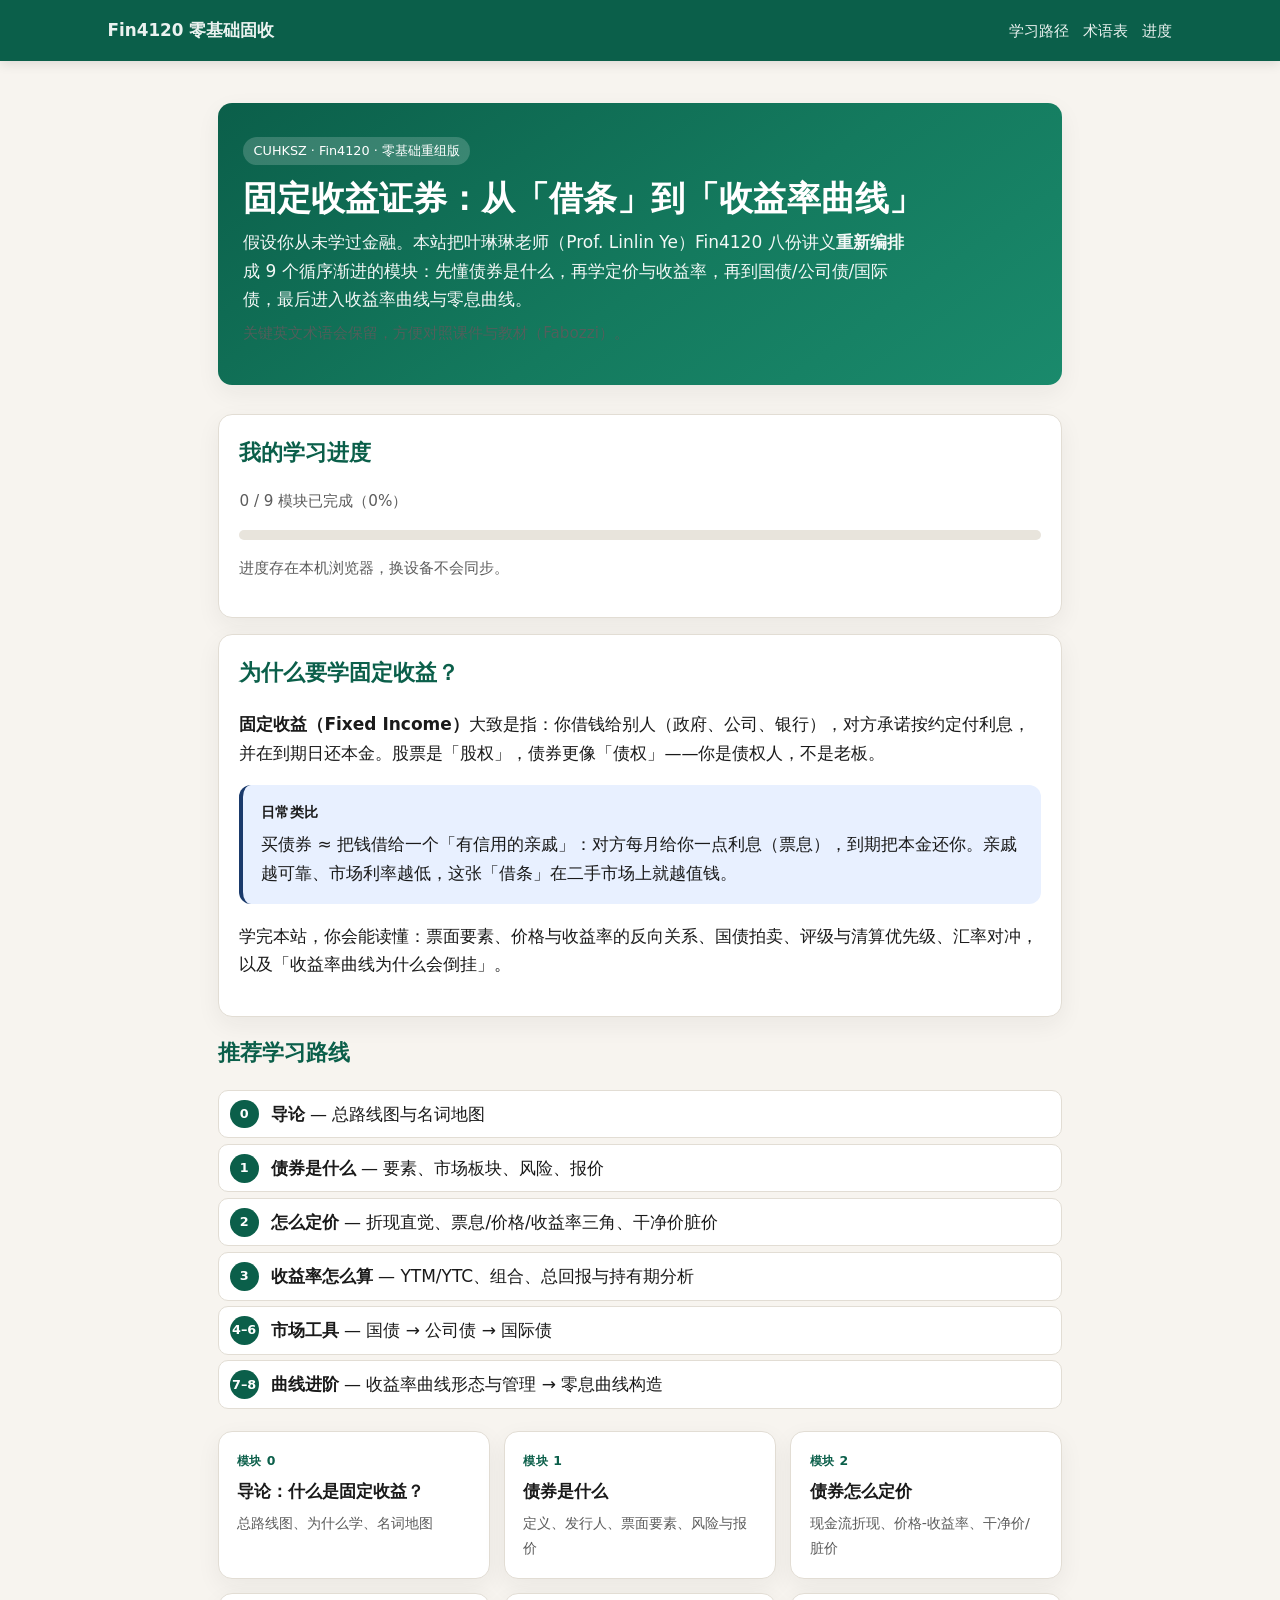
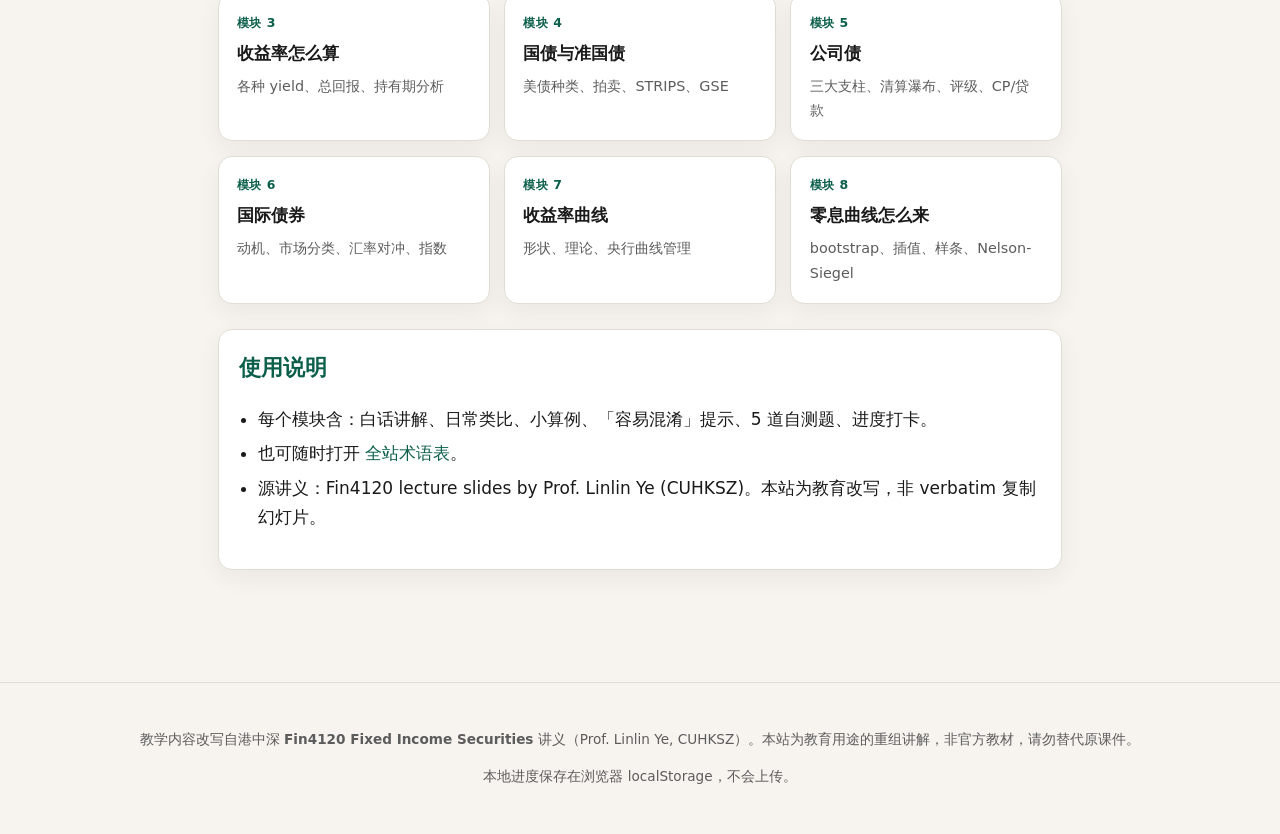
==== index.html @ bc619f91 "Add Fin4120 beginner fixed-income learning site" ====
<!DOCTYPE html>
<html lang="zh-CN">
<head>
<meta charset="utf-8">
<meta name="viewport" content="width=device-width, initial-scale=1">
<title>学习路径 · Fin4120 零基础学习站</title>
<link rel="stylesheet" href="assets/style.css">
</head>
<body>
<header class="site">
  <div class="inner">
    <a class="brand" href="index.html">Fin4120 零基础固收</a>
    <nav>
      <a href="index.html">学习路径</a>
      <a href="glossary.html">术语表</a>
      <a href="index.html#progress">进度</a>
    </nav>
  </div>
</header>

<div class="wrap">
  <section class="hero">
    <div class="badge">CUHKSZ · Fin4120 · 零基础重组版</div>
    <h1>固定收益证券：从「借条」到「收益率曲线」</h1>
    <p>假设你从未学过金融。本站把叶琳琳老师（Prof. Linlin Ye）Fin4120 八份讲义<strong>重新编排</strong>成 9 个循序渐进的模块：先懂债券是什么，再学定价与收益率，再到国债/公司债/国际债，最后进入收益率曲线与零息曲线。</p>
    <p class="muted" style="opacity:.85">关键英文术语会保留，方便对照课件与教材（Fabozzi）。</p>
  </section>

  <div class="card">
    <h2 id="progress">我的学习进度</h2>
    <p class="muted" data-progress-text>0 / 9 模块已完成（0%）</p>
    <div class="progress-bar-wrap"><div class="progress-bar" data-progress-bar></div></div>
    <p class="muted">进度存在本机浏览器，换设备不会同步。</p>
  </div>

  <div class="card">
    <h2>为什么要学固定收益？</h2>
    <p><strong>固定收益（Fixed Income）</strong>大致是指：你借钱给别人（政府、公司、银行），对方承诺按约定付利息，并在到期日还本金。股票是「股权」，债券更像「债权」——你是债权人，不是老板。</p>
    <div class="callout analogy">
      <div class="label">日常类比</div>
      买债券 ≈ 把钱借给一个「有信用的亲戚」：对方每月给你一点利息（票息），到期把本金还你。亲戚越可靠、市场利率越低，这张「借条」在二手市场上就越值钱。
    </div>
    <p>学完本站，你会能读懂：票面要素、价格与收益率的反向关系、国债拍卖、评级与清算优先级、汇率对冲，以及「收益率曲线为什么会倒挂」。</p>
  </div>

  <h2>推荐学习路线</h2>
  <div class="road">
    <div class="step"><span class="n">0</span><div><strong>导论</strong> — 总路线图与名词地图</div></div>
    <div class="step"><span class="n">1</span><div><strong>债券是什么</strong> — 要素、市场板块、风险、报价</div></div>
    <div class="step"><span class="n">2</span><div><strong>怎么定价</strong> — 折现直觉、票息/价格/收益率三角、干净价脏价</div></div>
    <div class="step"><span class="n">3</span><div><strong>收益率怎么算</strong> — YTM/YTC、组合、总回报与持有期分析</div></div>
    <div class="step"><span class="n">4–6</span><div><strong>市场工具</strong> — 国债 → 公司债 → 国际债</div></div>
    <div class="step"><span class="n">7–8</span><div><strong>曲线进阶</strong> — 收益率曲线形态与管理 → 零息曲线构造</div></div>
  </div>

  <div class="grid" style="margin-top:1.4rem">
<a class="mod-card" data-mod-card="m0" href="modules/m0.html">
  <div class="num">模块 0 <span data-done-mark="m0"></span></div>
  <h3>导论：什么是固定收益？</h3>
  <p>总路线图、为什么学、名词地图</p>
</a>
<a class="mod-card" data-mod-card="m1" href="modules/m1.html">
  <div class="num">模块 1 <span data-done-mark="m1"></span></div>
  <h3>债券是什么</h3>
  <p>定义、发行人、票面要素、风险与报价</p>
</a>
<a class="mod-card" data-mod-card="m2" href="modules/m2.html">
  <div class="num">模块 2 <span data-done-mark="m2"></span></div>
  <h3>债券怎么定价</h3>
  <p>现金流折现、价格-收益率、干净价/脏价</p>
</a>
<a class="mod-card" data-mod-card="m3" href="modules/m3.html">
  <div class="num">模块 3 <span data-done-mark="m3"></span></div>
  <h3>收益率怎么算</h3>
  <p>各种 yield、总回报、持有期分析</p>
</a>
<a class="mod-card" data-mod-card="m4" href="modules/m4.html">
  <div class="num">模块 4 <span data-done-mark="m4"></span></div>
  <h3>国债与准国债</h3>
  <p>美债种类、拍卖、STRIPS、GSE</p>
</a>
<a class="mod-card" data-mod-card="m5" href="modules/m5.html">
  <div class="num">模块 5 <span data-done-mark="m5"></span></div>
  <h3>公司债</h3>
  <p>三大支柱、清算瀑布、评级、CP/贷款</p>
</a>
<a class="mod-card" data-mod-card="m6" href="modules/m6.html">
  <div class="num">模块 6 <span data-done-mark="m6"></span></div>
  <h3>国际债券</h3>
  <p>动机、市场分类、汇率对冲、指数</p>
</a>
<a class="mod-card" data-mod-card="m7" href="modules/m7.html">
  <div class="num">模块 7 <span data-done-mark="m7"></span></div>
  <h3>收益率曲线</h3>
  <p>形状、理论、央行曲线管理</p>
</a>
<a class="mod-card" data-mod-card="m8" href="modules/m8.html">
  <div class="num">模块 8 <span data-done-mark="m8"></span></div>
  <h3>零息曲线怎么来</h3>
  <p>bootstrap、插值、样条、Nelson-Siegel</p>
</a>
</div>

  <div class="card" style="margin-top:1.6rem">
    <h2>使用说明</h2>
    <ul class="clean">
      <li>每个模块含：白话讲解、日常类比、小算例、「容易混淆」提示、5 道自测题、进度打卡。</li>
      <li>也可随时打开 <a href="glossary.html">全站术语表</a>。</li>
      <li>源讲义：Fin4120 lecture slides by Prof. Linlin Ye (CUHKSZ)。本站为教育改写，非 verbatim 复制幻灯片。</li>
    </ul>
  </div>
</div>

<footer class="site">
  <p>教学内容改写自港中深 <strong>Fin4120 Fixed Income Securities</strong> 讲义（Prof. Linlin Ye, CUHKSZ）。本站为教育用途的重组讲解，非官方教材，请勿替代原课件。</p>
  <p>本地进度保存在浏览器 localStorage，不会上传。</p>
</footer>
<script src="assets/app.js"></script>
</body>
</html>
---- assets/style.css ----
:root {
  --bg: #f7f4ef;
  --card: #ffffff;
  --ink: #1a1a1a;
  --muted: #5c5c5c;
  --accent: #0b5f4a;
  --accent-soft: #d8efe6;
  --warn: #8a4b00;
  --warn-bg: #fff3e0;
  --tip: #1a3a6b;
  --tip-bg: #e8f0ff;
  --border: #e2ddd4;
  --radius: 14px;
  --shadow: 0 8px 24px rgba(26,26,26,.06);
  --max: 880px;
  --font: system-ui, -apple-system, "Segoe UI", "PingFang SC", "Hiragino Sans GB", "Microsoft YaHei", sans-serif;
  --mono: ui-monospace, "SF Mono", Menlo, Consolas, monospace;
}
* { box-sizing: border-box; }
html { scroll-behavior: smooth; }
body {
  margin: 0;
  font-family: var(--font);
  color: var(--ink);
  background: var(--bg);
  line-height: 1.7;
  font-size: 17px;
}
a { color: var(--accent); text-decoration: none; }
a:hover { text-decoration: underline; }
.wrap { max-width: var(--max); margin: 0 auto; padding: 1.25rem 1.1rem 4rem; }
header.site {
  background: var(--accent);
  color: #fff;
  padding: 1rem 0;
  position: sticky; top: 0; z-index: 20;
  box-shadow: 0 2px 12px rgba(0,0,0,.12);
}
header.site .inner {
  max-width: 1100px; margin: 0 auto; padding: 0 1.1rem;
  display: flex; align-items: center; gap: 1rem; flex-wrap: wrap;
}
header.site a { color: #fff; opacity: .92; }
header.site a:hover { opacity: 1; }
header.site .brand { font-weight: 700; font-size: 1.05rem; margin-right: auto; }
header.site nav { display: flex; gap: .9rem; flex-wrap: wrap; font-size: .92rem; }
.hero {
  background: linear-gradient(145deg, #0b5f4a 0%, #147a5e 55%, #1a8a6c 100%);
  color: #fff; border-radius: var(--radius); padding: 2rem 1.6rem; margin: 1.4rem 0 1.8rem;
  box-shadow: var(--shadow);
}
.hero h1 { margin: 0 0 .5rem; font-size: clamp(1.5rem, 4vw, 2.1rem); line-height: 1.25; }
.hero p { margin: .4rem 0; opacity: .95; max-width: 42rem; }
.badge {
  display: inline-block; background: rgba(255,255,255,.18);
  padding: .2rem .65rem; border-radius: 999px; font-size: .8rem; margin-bottom: .8rem;
}
.card {
  background: var(--card); border: 1px solid var(--border);
  border-radius: var(--radius); padding: 1.25rem 1.3rem; margin: 1rem 0;
  box-shadow: var(--shadow);
}
.card h2, .card h3 { margin-top: 0; }
h2 { font-size: 1.35rem; color: var(--accent); }
h3 { font-size: 1.12rem; }
.muted { color: var(--muted); font-size: .95rem; }
.grid {
  display: grid; gap: .9rem;
  grid-template-columns: repeat(auto-fill, minmax(240px, 1fr));
}
.mod-card {
  display: block; background: var(--card); border: 1px solid var(--border);
  border-radius: var(--radius); padding: 1.1rem 1.15rem; color: inherit;
  transition: transform .15s, box-shadow .15s; box-shadow: var(--shadow);
}
.mod-card:hover { transform: translateY(-2px); box-shadow: 0 12px 28px rgba(26,26,26,.1); text-decoration: none; }
.mod-card .num {
  font-size: .78rem; font-weight: 700; letter-spacing: .04em;
  color: var(--accent); text-transform: uppercase;
}
.mod-card h3 { margin: .35rem 0 .4rem; font-size: 1.05rem; }
.mod-card p { margin: 0; color: var(--muted); font-size: .9rem; }
.mod-card.done { border-color: var(--accent); background: #f3fbf7; }
.callout {
  border-radius: 12px; padding: 1rem 1.1rem; margin: 1.1rem 0;
  border-left: 4px solid;
}
.callout.analogy { background: var(--tip-bg); border-color: var(--tip); }
.callout.warn { background: var(--warn-bg); border-color: var(--warn); }
.callout.tip { background: var(--accent-soft); border-color: var(--accent); }
.callout .label { font-weight: 700; font-size: .85rem; margin-bottom: .35rem; letter-spacing: .02em; }
.example {
  background: #faf8f4; border: 1px dashed #cfc7b8; border-radius: 12px;
  padding: 1rem 1.1rem; margin: 1rem 0; font-size: .96rem;
}
.example .tag {
  display: inline-block; background: #efe8da; color: #5a4a2e;
  font-size: .75rem; font-weight: 700; padding: .15rem .5rem; border-radius: 6px; margin-bottom: .5rem;
}
.formula {
  font-family: var(--mono); background: #1e2a28; color: #e8f5f0;
  padding: .85rem 1rem; border-radius: 10px; overflow-x: auto; font-size: .9rem;
  margin: .8rem 0;
}
.quiz { margin: 1.2rem 0; }
.q {
  background: var(--card); border: 1px solid var(--border); border-radius: 12px;
  padding: .95rem 1.05rem; margin: .7rem 0;
}
.q .qtext { font-weight: 600; margin-bottom: .55rem; }
.q button {
  background: var(--accent); color: #fff; border: 0; border-radius: 8px;
  padding: .4rem .85rem; cursor: pointer; font-size: .88rem;
}
.q button:hover { filter: brightness(1.08); }
.q .ans {
  display: none; margin-top: .7rem; padding: .7rem .85rem;
  background: var(--accent-soft); border-radius: 8px; font-size: .94rem;
}
.q.open .ans { display: block; }
.progress-bar-wrap {
  background: #e8e4dc; border-radius: 999px; height: 10px; overflow: hidden; margin: .6rem 0 1rem;
}
.progress-bar { height: 100%; background: var(--accent); width: 0%; transition: width .3s; }
.checklist label {
  display: flex; align-items: flex-start; gap: .55rem;
  padding: .45rem 0; cursor: pointer;
}
.checklist input { margin-top: .35rem; width: 1.05rem; height: 1.05rem; accent-color: var(--accent); }
.nav-mod {
  display: flex; justify-content: space-between; gap: 1rem; flex-wrap: wrap;
  margin-top: 2rem; padding-top: 1.2rem; border-top: 1px solid var(--border);
}
.nav-mod a {
  background: var(--card); border: 1px solid var(--border); border-radius: 10px;
  padding: .7rem 1rem; color: var(--ink); max-width: 46%;
}
.nav-mod a:hover { border-color: var(--accent); text-decoration: none; }
.nav-mod .dir { font-size: .75rem; color: var(--muted); display: block; }
.term {
  border-bottom: 1.5px dotted var(--accent); cursor: help;
}
.glossary-item {
  border-bottom: 1px solid var(--border); padding: .85rem 0;
}
.glossary-item dt { font-weight: 700; color: var(--accent); }
.glossary-item dd { margin: .25rem 0 0; color: var(--muted); }
.toc { columns: 2; gap: 1.5rem; }
@media (max-width: 640px) {
  .toc { columns: 1; }
  .nav-mod a { max-width: 100%; }
  body { font-size: 16px; }
}
footer.site {
  text-align: center; color: var(--muted); font-size: .85rem;
  padding: 2rem 1rem; border-top: 1px solid var(--border); margin-top: 2rem;
}
.road {
  display: flex; flex-direction: column; gap: .35rem; margin: 1rem 0;
}
.road .step {
  display: flex; gap: .75rem; align-items: flex-start;
  padding: .55rem .7rem; border-radius: 10px; background: #fff;
  border: 1px solid var(--border);
}
.road .step .n {
  flex: 0 0 1.8rem; height: 1.8rem; border-radius: 50%;
  background: var(--accent); color: #fff; display: grid; place-items: center;
  font-size: .8rem; font-weight: 700;
}
ul.clean { padding-left: 1.15rem; }
ul.clean li { margin: .35rem 0; }
table.simple {
  width: 100%; border-collapse: collapse; font-size: .92rem; margin: .8rem 0;
}
table.simple th, table.simple td {
  border: 1px solid var(--border); padding: .5rem .65rem; text-align: left; vertical-align: top;
}
table.simple th { background: #f0ebe3; }
.done-mark { color: var(--accent); font-weight: 700; }
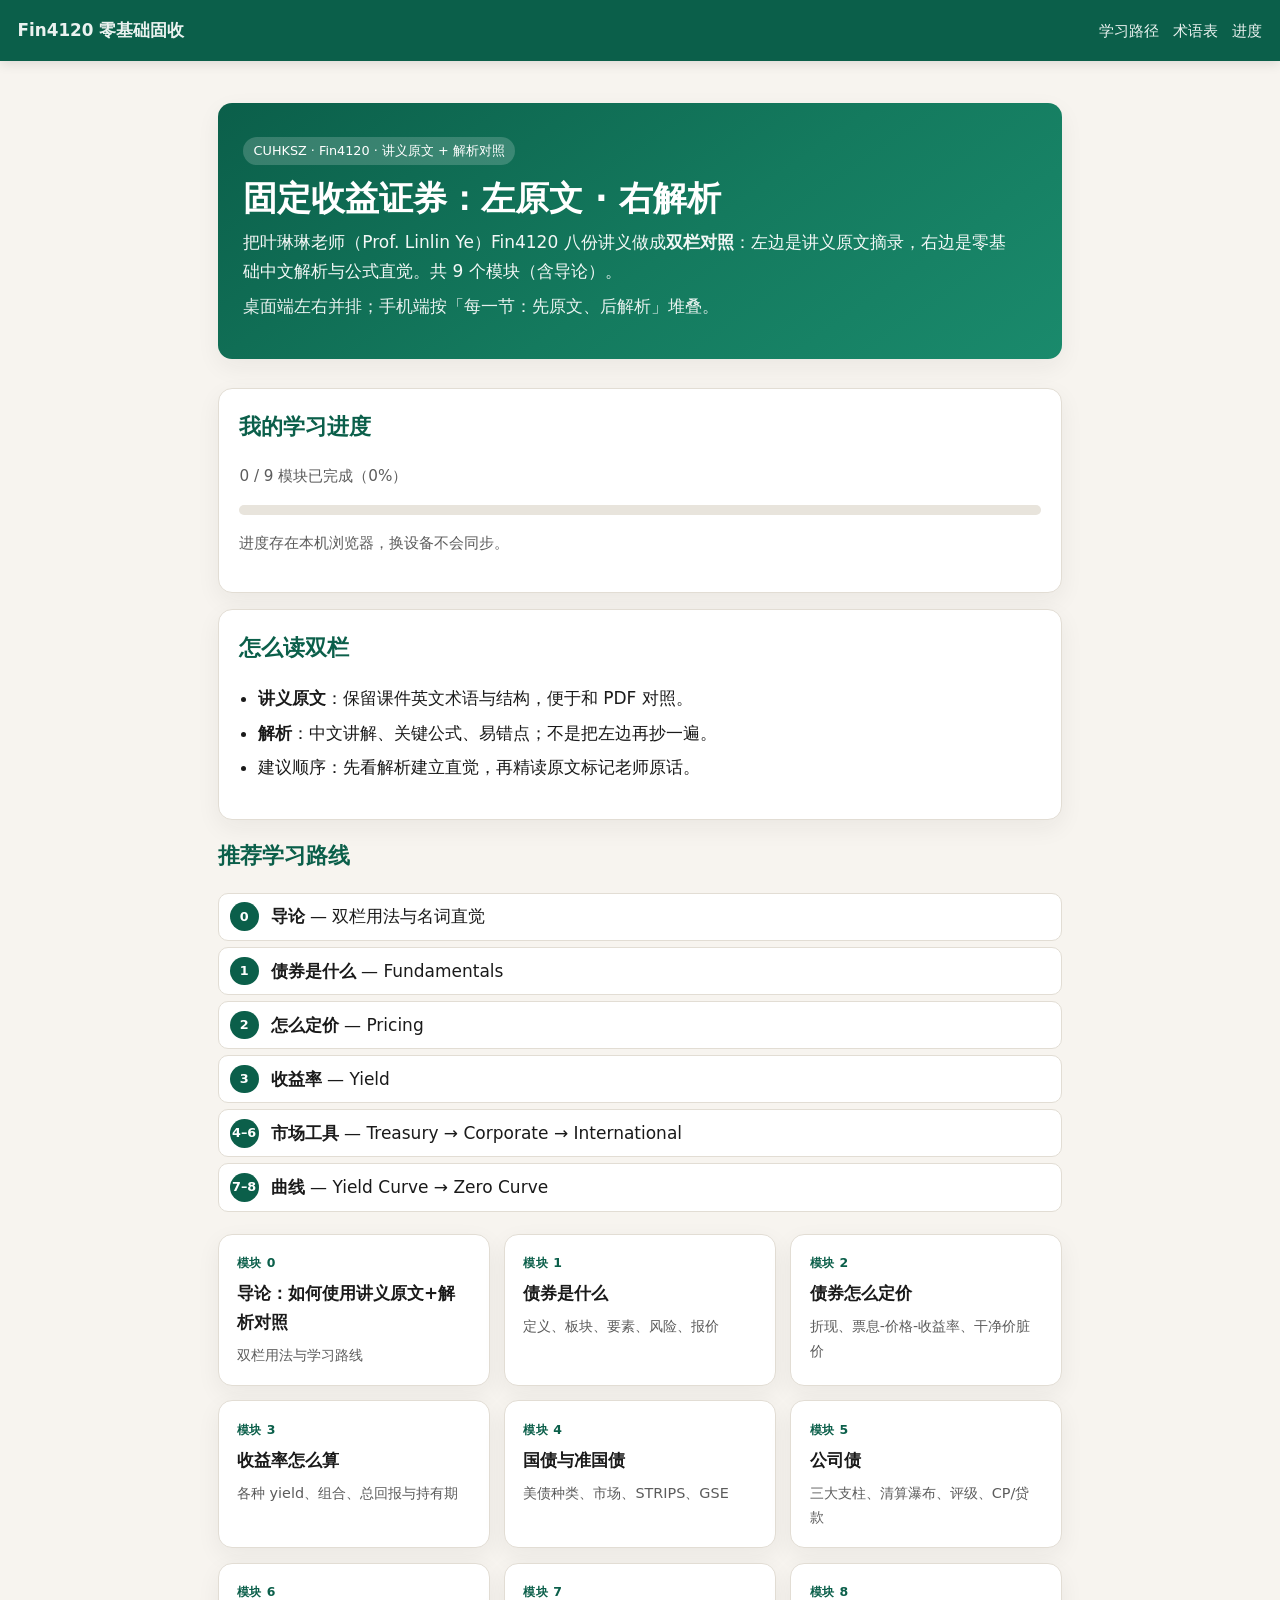
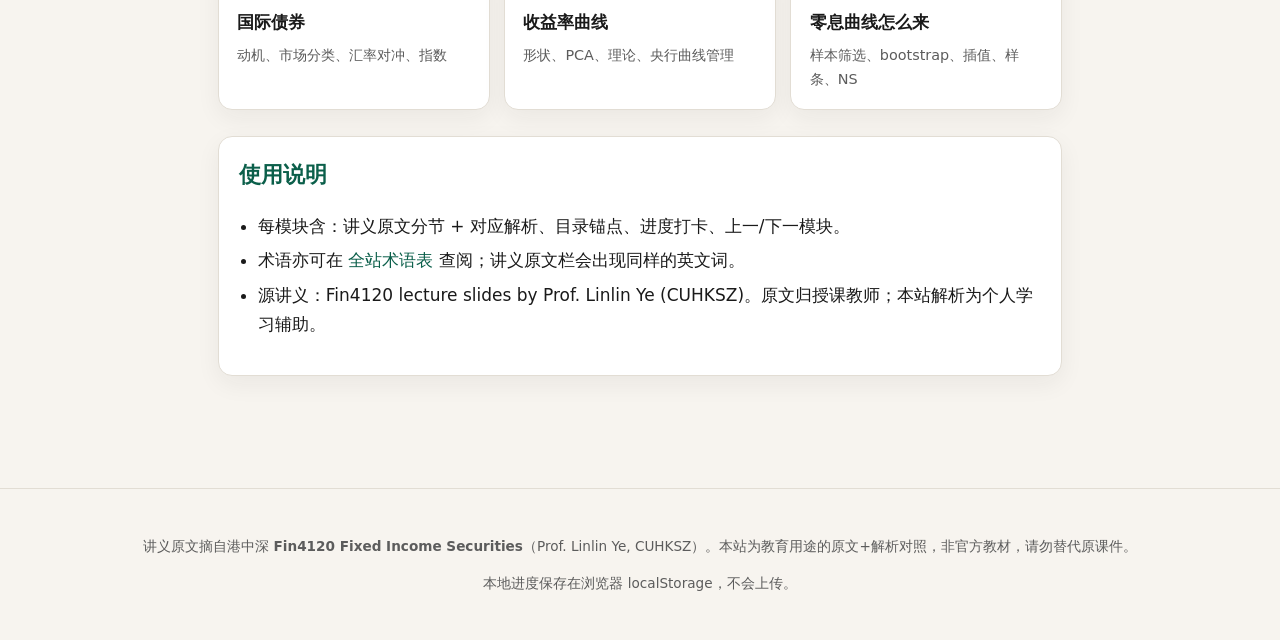
==== commit 6120967f: "Rebuild site as dual-pane lecture + 解析对照 Show Fin4120 slide text on the left and beginner Chinese ex" ====
--- a/index.html
+++ b/index.html
@@ -20,10 +20,10 @@
 
 <div class="wrap">
   <section class="hero">
-    <div class="badge">CUHKSZ · Fin4120 · 零基础重组版</div>
-    <h1>固定收益证券：从「借条」到「收益率曲线」</h1>
-    <p>假设你从未学过金融。本站把叶琳琳老师（Prof. Linlin Ye）Fin4120 八份讲义<strong>重新编排</strong>成 9 个循序渐进的模块：先懂债券是什么，再学定价与收益率，再到国债/公司债/国际债，最后进入收益率曲线与零息曲线。</p>
-    <p class="muted" style="opacity:.85">关键英文术语会保留，方便对照课件与教材（Fabozzi）。</p>
+    <div class="badge">CUHKSZ · Fin4120 · 讲义原文 + 解析对照</div>
+    <h1>固定收益证券：左原文 · 右解析</h1>
+    <p>把叶琳琳老师（Prof. Linlin Ye）Fin4120 八份讲义做成<strong>双栏对照</strong>：左边是讲义原文摘录，右边是零基础中文解析与公式直觉。共 9 个模块（含导论）。</p>
+    <p style="opacity:.9">桌面端左右并排；手机端按「每一节：先原文、后解析」堆叠。</p>
   </section>
 
   <div class="card">
@@ -34,85 +34,76 @@
   </div>
 
   <div class="card">
-    <h2>为什么要学固定收益？</h2>
-    <p><strong>固定收益（Fixed Income）</strong>大致是指：你借钱给别人（政府、公司、银行），对方承诺按约定付利息，并在到期日还本金。股票是「股权」，债券更像「债权」——你是债权人，不是老板。</p>
-    <div class="callout analogy">
-      <div class="label">日常类比</div>
-      买债券 ≈ 把钱借给一个「有信用的亲戚」：对方每月给你一点利息（票息），到期把本金还你。亲戚越可靠、市场利率越低，这张「借条」在二手市场上就越值钱。
-    </div>
-    <p>学完本站，你会能读懂：票面要素、价格与收益率的反向关系、国债拍卖、评级与清算优先级、汇率对冲，以及「收益率曲线为什么会倒挂」。</p>
+    <h2>怎么读双栏</h2>
+    <ul class="clean">
+      <li><strong>讲义原文</strong>：保留课件英文术语与结构，便于和 PDF 对照。</li>
+      <li><strong>解析</strong>：中文讲解、关键公式、易错点；不是把左边再抄一遍。</li>
+      <li>建议顺序：先看解析建立直觉，再精读原文标记老师原话。</li>
+    </ul>
   </div>
 
   <h2>推荐学习路线</h2>
   <div class="road">
-    <div class="step"><span class="n">0</span><div><strong>导论</strong> — 总路线图与名词地图</div></div>
-    <div class="step"><span class="n">1</span><div><strong>债券是什么</strong> — 要素、市场板块、风险、报价</div></div>
-    <div class="step"><span class="n">2</span><div><strong>怎么定价</strong> — 折现直觉、票息/价格/收益率三角、干净价脏价</div></div>
-    <div class="step"><span class="n">3</span><div><strong>收益率怎么算</strong> — YTM/YTC、组合、总回报与持有期分析</div></div>
-    <div class="step"><span class="n">4–6</span><div><strong>市场工具</strong> — 国债 → 公司债 → 国际债</div></div>
-    <div class="step"><span class="n">7–8</span><div><strong>曲线进阶</strong> — 收益率曲线形态与管理 → 零息曲线构造</div></div>
+    <div class="step"><span class="n">0</span><div><strong>导论</strong> — 双栏用法与名词直觉</div></div>
+    <div class="step"><span class="n">1</span><div><strong>债券是什么</strong> — Fundamentals</div></div>
+    <div class="step"><span class="n">2</span><div><strong>怎么定价</strong> — Pricing</div></div>
+    <div class="step"><span class="n">3</span><div><strong>收益率</strong> — Yield</div></div>
+    <div class="step"><span class="n">4–6</span><div><strong>市场工具</strong> — Treasury → Corporate → International</div></div>
+    <div class="step"><span class="n">7–8</span><div><strong>曲线</strong> — Yield Curve → Zero Curve</div></div>
   </div>
 
   <div class="grid" style="margin-top:1.4rem">
 <a class="mod-card" data-mod-card="m0" href="modules/m0.html">
   <div class="num">模块 0 <span data-done-mark="m0"></span></div>
-  <h3>导论：什么是固定收益？</h3>
-  <p>总路线图、为什么学、名词地图</p>
-</a>
-<a class="mod-card" data-mod-card="m1" href="modules/m1.html">
+  <h3>导论：如何使用讲义原文+解析对照</h3>
+  <p>双栏用法与学习路线</p>
+</a><a class="mod-card" data-mod-card="m1" href="modules/m1.html">
   <div class="num">模块 1 <span data-done-mark="m1"></span></div>
   <h3>债券是什么</h3>
-  <p>定义、发行人、票面要素、风险与报价</p>
-</a>
-<a class="mod-card" data-mod-card="m2" href="modules/m2.html">
+  <p>定义、板块、要素、风险、报价</p>
+</a><a class="mod-card" data-mod-card="m2" href="modules/m2.html">
   <div class="num">模块 2 <span data-done-mark="m2"></span></div>
   <h3>债券怎么定价</h3>
-  <p>现金流折现、价格-收益率、干净价/脏价</p>
-</a>
-<a class="mod-card" data-mod-card="m3" href="modules/m3.html">
+  <p>折现、票息-价格-收益率、干净价脏价</p>
+</a><a class="mod-card" data-mod-card="m3" href="modules/m3.html">
   <div class="num">模块 3 <span data-done-mark="m3"></span></div>
   <h3>收益率怎么算</h3>
-  <p>各种 yield、总回报、持有期分析</p>
-</a>
-<a class="mod-card" data-mod-card="m4" href="modules/m4.html">
+  <p>各种 yield、组合、总回报与持有期</p>
+</a><a class="mod-card" data-mod-card="m4" href="modules/m4.html">
   <div class="num">模块 4 <span data-done-mark="m4"></span></div>
   <h3>国债与准国债</h3>
-  <p>美债种类、拍卖、STRIPS、GSE</p>
-</a>
-<a class="mod-card" data-mod-card="m5" href="modules/m5.html">
+  <p>美债种类、市场、STRIPS、GSE</p>
+</a><a class="mod-card" data-mod-card="m5" href="modules/m5.html">
   <div class="num">模块 5 <span data-done-mark="m5"></span></div>
   <h3>公司债</h3>
   <p>三大支柱、清算瀑布、评级、CP/贷款</p>
-</a>
-<a class="mod-card" data-mod-card="m6" href="modules/m6.html">
+</a><a class="mod-card" data-mod-card="m6" href="modules/m6.html">
   <div class="num">模块 6 <span data-done-mark="m6"></span></div>
   <h3>国际债券</h3>
   <p>动机、市场分类、汇率对冲、指数</p>
-</a>
-<a class="mod-card" data-mod-card="m7" href="modules/m7.html">
+</a><a class="mod-card" data-mod-card="m7" href="modules/m7.html">
   <div class="num">模块 7 <span data-done-mark="m7"></span></div>
   <h3>收益率曲线</h3>
-  <p>形状、理论、央行曲线管理</p>
-</a>
-<a class="mod-card" data-mod-card="m8" href="modules/m8.html">
+  <p>形状、PCA、理论、央行曲线管理</p>
+</a><a class="mod-card" data-mod-card="m8" href="modules/m8.html">
   <div class="num">模块 8 <span data-done-mark="m8"></span></div>
   <h3>零息曲线怎么来</h3>
-  <p>bootstrap、插值、样条、Nelson-Siegel</p>
+  <p>样本筛选、bootstrap、插值、样条、NS</p>
 </a>
-</div>
+  </div>
 
   <div class="card" style="margin-top:1.6rem">
     <h2>使用说明</h2>
     <ul class="clean">
-      <li>每个模块含：白话讲解、日常类比、小算例、「容易混淆」提示、5 道自测题、进度打卡。</li>
-      <li>也可随时打开 <a href="glossary.html">全站术语表</a>。</li>
-      <li>源讲义：Fin4120 lecture slides by Prof. Linlin Ye (CUHKSZ)。本站为教育改写，非 verbatim 复制幻灯片。</li>
+      <li>每模块含：讲义原文分节 + 对应解析、目录锚点、进度打卡、上一/下一模块。</li>
+      <li>术语亦可在 <a href="glossary.html">全站术语表</a> 查阅；讲义原文栏会出现同样的英文词。</li>
+      <li>源讲义：Fin4120 lecture slides by Prof. Linlin Ye (CUHKSZ)。原文归授课教师；本站解析为个人学习辅助。</li>
     </ul>
   </div>
 </div>
 
 <footer class="site">
-  <p>教学内容改写自港中深 <strong>Fin4120 Fixed Income Securities</strong> 讲义（Prof. Linlin Ye, CUHKSZ）。本站为教育用途的重组讲解，非官方教材，请勿替代原课件。</p>
+  <p>讲义原文摘自港中深 <strong>Fin4120 Fixed Income Securities</strong>（Prof. Linlin Ye, CUHKSZ）。本站为教育用途的原文+解析对照，非官方教材，请勿替代原课件。</p>
   <p>本地进度保存在浏览器 localStorage，不会上传。</p>
 </footer>
 <script src="assets/app.js"></script>
--- a/assets/style.css
+++ b/assets/style.css
@@ -9,10 +9,15 @@
   --warn-bg: #fff3e0;
   --tip: #1a3a6b;
   --tip-bg: #e8f0ff;
+  --lecture-bg: #fbfaf7;
+  --lecture-border: #d9d2c4;
+  --explain-bg: #f3faf7;
+  --explain-border: #b7d9cc;
   --border: #e2ddd4;
   --radius: 14px;
   --shadow: 0 8px 24px rgba(26,26,26,.06);
   --max: 880px;
+  --wide: 1280px;
   --font: system-ui, -apple-system, "Segoe UI", "PingFang SC", "Hiragino Sans GB", "Microsoft YaHei", sans-serif;
   --mono: ui-monospace, "SF Mono", Menlo, Consolas, monospace;
 }
@@ -29,6 +34,7 @@
 a { color: var(--accent); text-decoration: none; }
 a:hover { text-decoration: underline; }
 .wrap { max-width: var(--max); margin: 0 auto; padding: 1.25rem 1.1rem 4rem; }
+.wrap.wide { max-width: var(--wide); }
 header.site {
   background: var(--accent);
   color: #fff;
@@ -37,7 +43,7 @@
   box-shadow: 0 2px 12px rgba(0,0,0,.12);
 }
 header.site .inner {
-  max-width: 1100px; margin: 0 auto; padding: 0 1.1rem;
+  max-width: var(--wide); margin: 0 auto; padding: 0 1.1rem;
   display: flex; align-items: center; gap: 1rem; flex-wrap: wrap;
 }
 header.site a { color: #fff; opacity: .92; }
@@ -50,7 +56,7 @@
   box-shadow: var(--shadow);
 }
 .hero h1 { margin: 0 0 .5rem; font-size: clamp(1.5rem, 4vw, 2.1rem); line-height: 1.25; }
-.hero p { margin: .4rem 0; opacity: .95; max-width: 42rem; }
+.hero p { margin: .4rem 0; opacity: .95; max-width: 48rem; }
 .badge {
   display: inline-block; background: rgba(255,255,255,.18);
   padding: .2rem .65rem; border-radius: 999px; font-size: .8rem; margin-bottom: .8rem;
@@ -61,9 +67,15 @@
   box-shadow: var(--shadow);
 }
 .card h2, .card h3 { margin-top: 0; }
+h1.mod-title { font-size: clamp(1.35rem, 3vw, 1.85rem); margin: .2rem 0 0.6rem; color: var(--ink); }
 h2 { font-size: 1.35rem; color: var(--accent); }
 h3 { font-size: 1.12rem; }
 .muted { color: var(--muted); font-size: .95rem; }
+.source-note {
+  font-size: .88rem; color: var(--muted); background: #fff;
+  border: 1px dashed var(--border); border-radius: 10px;
+  padding: .7rem .9rem; margin: .6rem 0 1.2rem;
+}
 .grid {
   display: grid; gap: .9rem;
   grid-template-columns: repeat(auto-fill, minmax(240px, 1fr));
@@ -137,20 +149,13 @@
 }
 .nav-mod a:hover { border-color: var(--accent); text-decoration: none; }
 .nav-mod .dir { font-size: .75rem; color: var(--muted); display: block; }
-.term {
-  border-bottom: 1.5px dotted var(--accent); cursor: help;
-}
+.term { border-bottom: 1.5px dotted var(--accent); cursor: help; }
 .glossary-item {
   border-bottom: 1px solid var(--border); padding: .85rem 0;
 }
 .glossary-item dt { font-weight: 700; color: var(--accent); }
 .glossary-item dd { margin: .25rem 0 0; color: var(--muted); }
 .toc { columns: 2; gap: 1.5rem; }
-@media (max-width: 640px) {
-  .toc { columns: 1; }
-  .nav-mod a { max-width: 100%; }
-  body { font-size: 16px; }
-}
 footer.site {
   text-align: center; color: var(--muted); font-size: .85rem;
   padding: 2rem 1rem; border-top: 1px solid var(--border); margin-top: 2rem;
@@ -178,3 +183,97 @@
 }
 table.simple th { background: #f0ebe3; }
 .done-mark { color: var(--accent); font-weight: 700; }
+
+/* Dual pane */
+.dual-legend {
+  display: flex; gap: .8rem; flex-wrap: wrap; margin: .4rem 0 1rem; font-size: .88rem;
+}
+.dual-legend span {
+  display: inline-flex; align-items: center; gap: .4rem;
+  padding: .25rem .65rem; border-radius: 999px; border: 1px solid var(--border); background: #fff;
+}
+.dual-legend .dot { width: .65rem; height: .65rem; border-radius: 50%; display: inline-block; }
+.dual-legend .dot.L { background: #c4a574; }
+.dual-legend .dot.R { background: var(--accent); }
+
+.dual-block {
+  display: grid;
+  grid-template-columns: 1fr 1fr;
+  gap: 1rem;
+  margin: 1.1rem 0 1.6rem;
+  align-items: stretch;
+}
+.pane {
+  border-radius: var(--radius);
+  border: 1px solid var(--border);
+  box-shadow: var(--shadow);
+  display: flex; flex-direction: column;
+  min-height: 0;
+  max-height: calc(100vh - 7.5rem);
+  overflow: hidden;
+}
+.pane .pane-label {
+  flex: 0 0 auto;
+  font-size: .78rem; font-weight: 700; letter-spacing: .04em;
+  padding: .55rem .9rem;
+  border-bottom: 1px solid var(--border);
+  text-transform: none;
+}
+.pane .pane-body {
+  flex: 1 1 auto;
+  overflow: auto;
+  padding: 1rem 1.05rem 1.2rem;
+  -webkit-overflow-scrolling: touch;
+}
+.pane.lecture { background: var(--lecture-bg); border-color: var(--lecture-border); }
+.pane.lecture .pane-label { background: #f0e9dc; color: #6a542e; }
+.pane.explain { background: var(--explain-bg); border-color: var(--explain-border); }
+.pane.explain .pane-label { background: var(--accent-soft); color: var(--accent); }
+
+.lecture-title {
+  margin: 0 0 .65rem; font-size: 1.05rem; color: #3d3424; line-height: 1.35;
+}
+.lecture-text {
+  white-space: pre-wrap;
+  word-break: break-word;
+  font-family: var(--font);
+  font-size: .92rem;
+  line-height: 1.65;
+  color: #2a2a2a;
+  margin: 0;
+}
+.explain-body p { margin: 0 0 .7rem; }
+.explain-body p:last-child { margin-bottom: 0; }
+.explain-body .kf {
+  background: #1e2a28; color: #e8f5f0; font-family: var(--mono);
+  padding: .65rem .8rem; border-radius: 8px; font-size: .86rem;
+  overflow-x: auto; margin: .55rem 0 .8rem;
+}
+.explain-body .trap {
+  background: var(--warn-bg); border-left: 3px solid var(--warn);
+  padding: .55rem .75rem; border-radius: 0 8px 8px 0; font-size: .9rem; margin: .6rem 0;
+}
+.section-anchor {
+  scroll-margin-top: 5rem;
+  font-size: .8rem; color: var(--muted); margin: 1.4rem 0 .2rem;
+  font-weight: 600; letter-spacing: .03em;
+}
+.toc-dual {
+  columns: 2; gap: 1.2rem; font-size: .92rem;
+}
+.toc-dual a { display: block; padding: .15rem 0; }
+
+@media (max-width: 900px) {
+  .dual-block {
+    grid-template-columns: 1fr;
+    gap: .55rem;
+  }
+  .pane { max-height: none; overflow: visible; }
+  .pane .pane-body { overflow: visible; }
+  .toc-dual { columns: 1; }
+  .nav-mod a { max-width: 100%; }
+  body { font-size: 16px; }
+}
+@media (max-width: 640px) {
+  .toc { columns: 1; }
+}
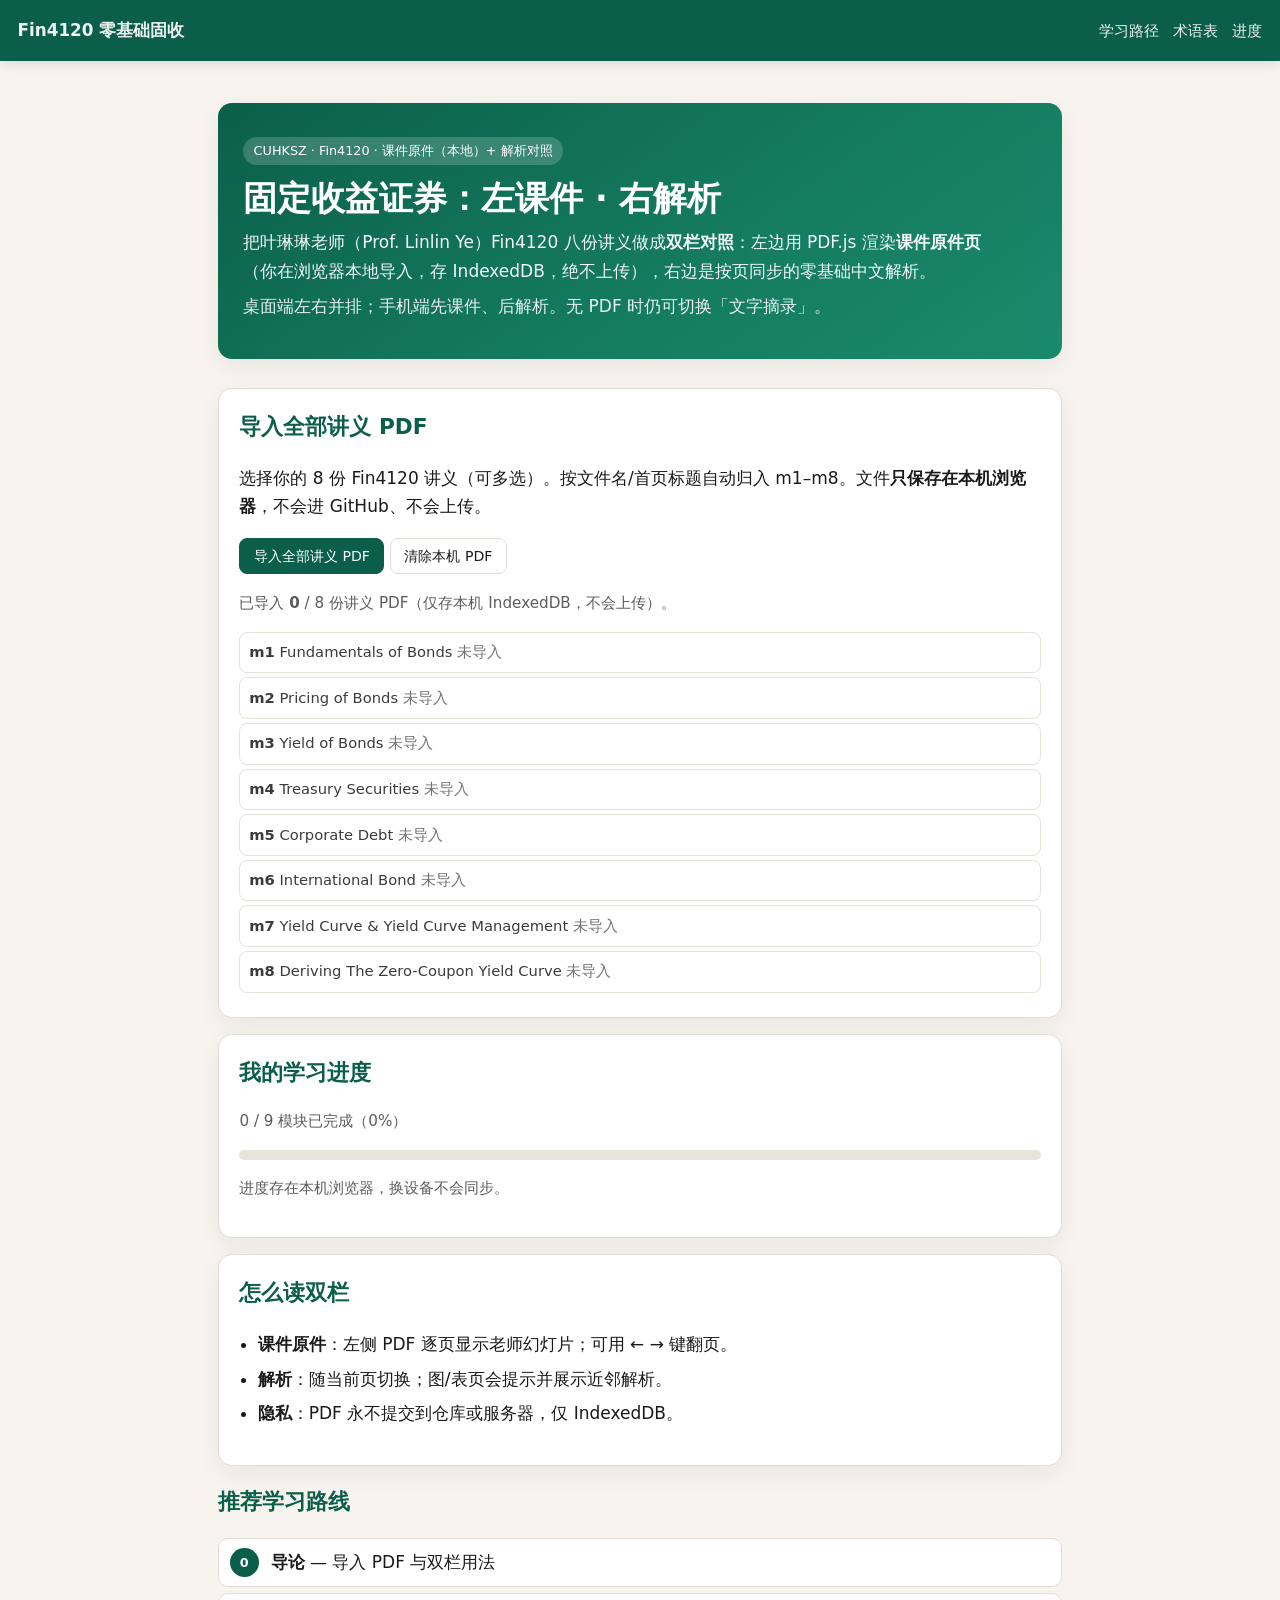
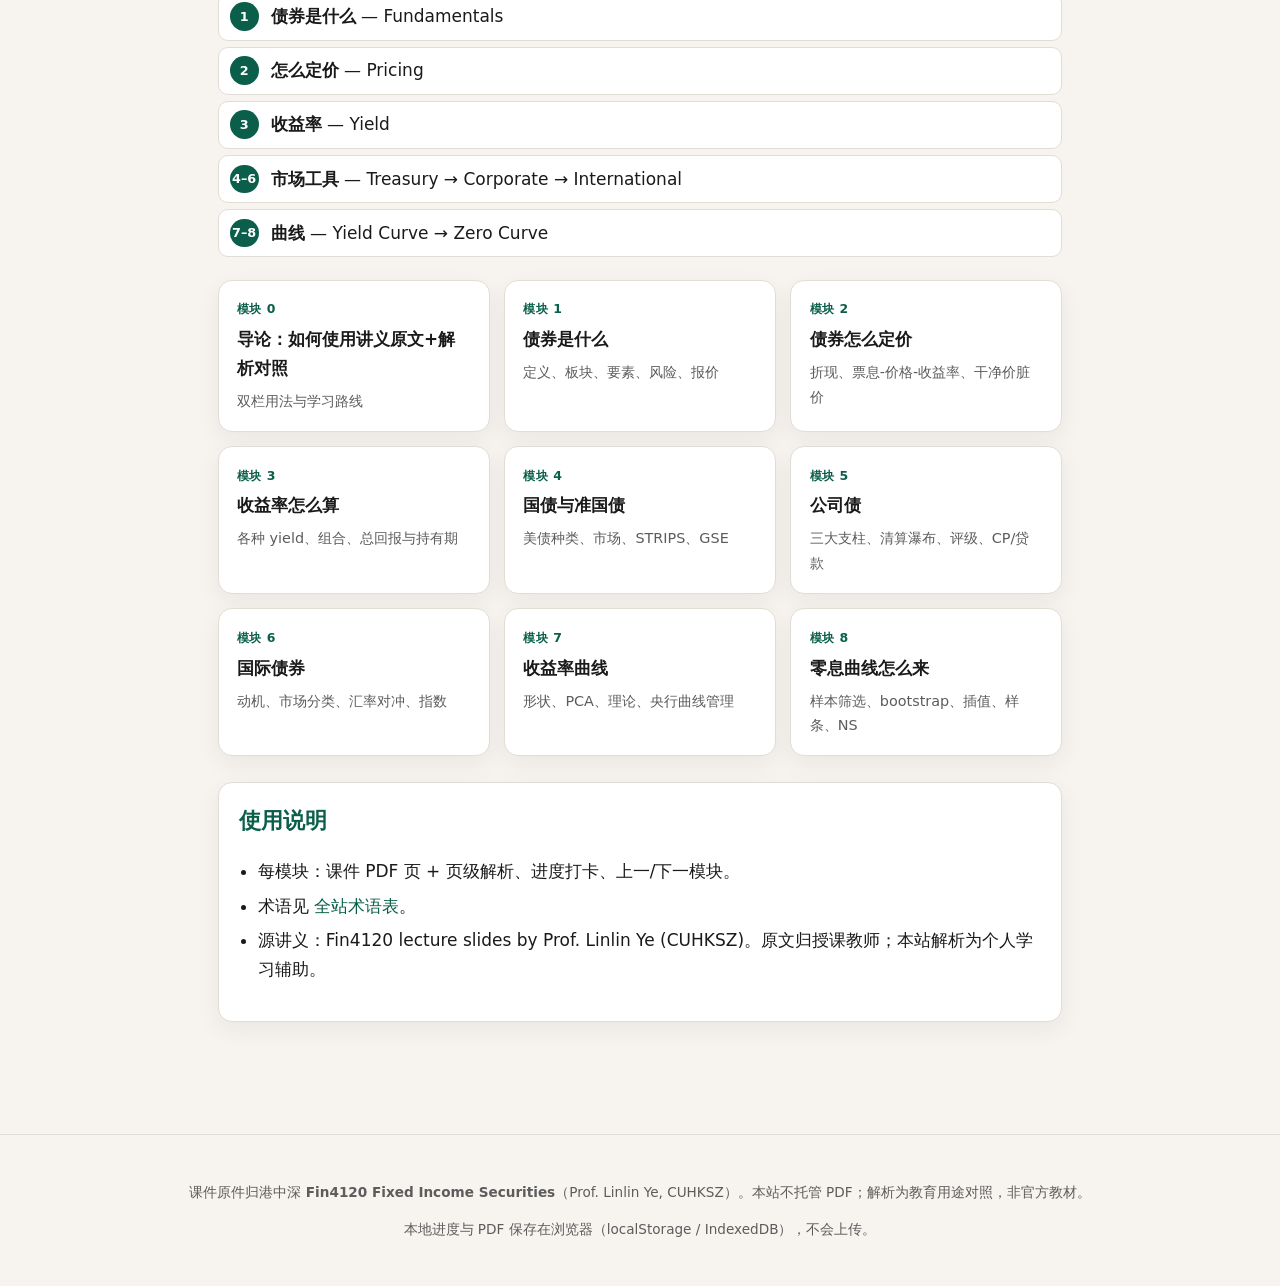
==== commit 8221354b: "Add PDF.js dual-pane viewer with local IndexedDB slides Left pane renders lecture PDF pages via PDF." ====
--- a/index.html
+++ b/index.html
@@ -6,7 +6,7 @@
 <title>学习路径 · Fin4120 零基础学习站</title>
 <link rel="stylesheet" href="assets/style.css">
 </head>
-<body>
+<body data-assets-base="assets">
 <header class="site">
   <div class="inner">
     <a class="brand" href="index.html">Fin4120 零基础固收</a>
@@ -20,11 +20,22 @@
 
 <div class="wrap">
   <section class="hero">
-    <div class="badge">CUHKSZ · Fin4120 · 讲义原文 + 解析对照</div>
-    <h1>固定收益证券：左原文 · 右解析</h1>
-    <p>把叶琳琳老师（Prof. Linlin Ye）Fin4120 八份讲义做成<strong>双栏对照</strong>：左边是讲义原文摘录，右边是零基础中文解析与公式直觉。共 9 个模块（含导论）。</p>
-    <p style="opacity:.9">桌面端左右并排；手机端按「每一节：先原文、后解析」堆叠。</p>
+    <div class="badge">CUHKSZ · Fin4120 · 课件原件（本地）+ 解析对照</div>
+    <h1>固定收益证券：左课件 · 右解析</h1>
+    <p>把叶琳琳老师（Prof. Linlin Ye）Fin4120 八份讲义做成<strong>双栏对照</strong>：左边用 PDF.js 渲染<strong>课件原件页</strong>（你在浏览器本地导入，存 IndexedDB，绝不上传），右边是按页同步的零基础中文解析。</p>
+    <p style="opacity:.9">桌面端左右并排；手机端先课件、后解析。无 PDF 时仍可切换「文字摘录」。</p>
   </section>
+
+  <div class="card">
+    <h2>导入全部讲义 PDF</h2>
+    <p>选择你的 8 份 Fin4120 讲义（可多选）。按文件名/首页标题自动归入 m1–m8。文件<strong>只保存在本机浏览器</strong>，不会进 GitHub、不会上传。</p>
+    <p>
+      <button type="button" class="btn accent" data-import-pdfs>导入全部讲义 PDF</button>
+      <button type="button" class="btn ghost" data-clear-pdfs>清除本机 PDF</button>
+    </p>
+    <p class="muted tiny" id="import-live"></p>
+    <div id="import-status"><p class="muted">读取中…</p></div>
+  </div>
 
   <div class="card">
     <h2 id="progress">我的学习进度</h2>
@@ -36,15 +47,15 @@
   <div class="card">
     <h2>怎么读双栏</h2>
     <ul class="clean">
-      <li><strong>讲义原文</strong>：保留课件英文术语与结构，便于和 PDF 对照。</li>
-      <li><strong>解析</strong>：中文讲解、关键公式、易错点；不是把左边再抄一遍。</li>
-      <li>建议顺序：先看解析建立直觉，再精读原文标记老师原话。</li>
+      <li><strong>课件原件</strong>：左侧 PDF 逐页显示老师幻灯片；可用 ← → 键翻页。</li>
+      <li><strong>解析</strong>：随当前页切换；图/表页会提示并展示近邻解析。</li>
+      <li><strong>隐私</strong>：PDF 永不提交到仓库或服务器，仅 IndexedDB。</li>
     </ul>
   </div>
 
   <h2>推荐学习路线</h2>
   <div class="road">
-    <div class="step"><span class="n">0</span><div><strong>导论</strong> — 双栏用法与名词直觉</div></div>
+    <div class="step"><span class="n">0</span><div><strong>导论</strong> — 导入 PDF 与双栏用法</div></div>
     <div class="step"><span class="n">1</span><div><strong>债券是什么</strong> — Fundamentals</div></div>
     <div class="step"><span class="n">2</span><div><strong>怎么定价</strong> — Pricing</div></div>
     <div class="step"><span class="n">3</span><div><strong>收益率</strong> — Yield</div></div>
@@ -95,17 +106,19 @@
   <div class="card" style="margin-top:1.6rem">
     <h2>使用说明</h2>
     <ul class="clean">
-      <li>每模块含：讲义原文分节 + 对应解析、目录锚点、进度打卡、上一/下一模块。</li>
-      <li>术语亦可在 <a href="glossary.html">全站术语表</a> 查阅；讲义原文栏会出现同样的英文词。</li>
+      <li>每模块：课件 PDF 页 + 页级解析、进度打卡、上一/下一模块。</li>
+      <li>术语见 <a href="glossary.html">全站术语表</a>。</li>
       <li>源讲义：Fin4120 lecture slides by Prof. Linlin Ye (CUHKSZ)。原文归授课教师；本站解析为个人学习辅助。</li>
     </ul>
   </div>
 </div>
 
 <footer class="site">
-  <p>讲义原文摘自港中深 <strong>Fin4120 Fixed Income Securities</strong>（Prof. Linlin Ye, CUHKSZ）。本站为教育用途的原文+解析对照，非官方教材，请勿替代原课件。</p>
-  <p>本地进度保存在浏览器 localStorage，不会上传。</p>
+  <p>课件原件归港中深 <strong>Fin4120 Fixed Income Securities</strong>（Prof. Linlin Ye, CUHKSZ）。本站不托管 PDF；解析为教育用途对照，非官方教材。</p>
+  <p>本地进度与 PDF 保存在浏览器（localStorage / IndexedDB），不会上传。</p>
 </footer>
 <script src="assets/app.js"></script>
+<script src="assets/idb-slides.js"></script>
+<script src="assets/pdf-viewer.js"></script>
 </body>
 </html>
--- a/assets/style.css
+++ b/assets/style.css
@@ -277,3 +277,83 @@
 @media (max-width: 640px) {
   .toc { columns: 1; }
 }
+
+/* —— PDF dual-pane viewer —— */
+.btn {
+  appearance: none; border: 1px solid var(--border); background: #fff;
+  color: var(--ink); border-radius: 8px; padding: .45rem .85rem;
+  font-size: .88rem; cursor: pointer; font-family: inherit;
+}
+.btn:hover { border-color: var(--accent); }
+.btn:disabled { opacity: .45; cursor: not-allowed; }
+.btn.accent { background: var(--accent); color: #fff; border-color: var(--accent); }
+.btn.accent:hover { filter: brightness(1.08); }
+.btn.ghost { background: transparent; }
+.tiny { font-size: .82rem; margin: .35rem 0 0; }
+
+.pdf-toolbar { padding: .85rem 1rem; margin: .6rem 0 1rem; }
+.pdf-toolbar-row {
+  display: flex; flex-wrap: wrap; gap: .45rem; align-items: center;
+}
+.page-indicator { font-size: .92rem; min-width: 5.5rem; text-align: center; }
+.toolbar-sep {
+  width: 1px; height: 1.4rem; background: var(--border); margin: 0 .25rem;
+}
+
+.pdf-dual {
+  display: grid;
+  grid-template-columns: 1fr 1fr;
+  gap: 1rem;
+  align-items: stretch;
+  margin: 0 0 1.2rem;
+}
+.pdf-dual .pane {
+  max-height: calc(100vh - 11rem);
+}
+.pdf-body {
+  display: flex; flex-direction: column; align-items: stretch;
+  background: #ece8e1;
+  padding: .6rem !important;
+}
+.pdf-canvas-wrap {
+  flex: 1 1 auto; overflow: auto; text-align: center;
+  -webkit-overflow-scrolling: touch;
+}
+.pdf-canvas-wrap canvas {
+  max-width: 100%; height: auto;
+  box-shadow: 0 4px 18px rgba(0,0,0,.12);
+  background: #fff;
+}
+.pdf-cta {
+  background: #fff; border: 1px dashed var(--lecture-border);
+  border-radius: 12px; padding: 1.4rem 1.2rem; margin: .4rem;
+  text-align: center;
+}
+.text-fallback {
+  background: var(--lecture-bg); border-radius: 10px;
+  padding: .8rem 1rem; overflow: auto; flex: 1;
+}
+.note-page-label {
+  font-size: .8rem; font-weight: 700; color: var(--accent);
+  letter-spacing: .03em; margin: 0 0 .75rem;
+}
+.note-fallback-banner {
+  background: var(--warn-bg); border-left: 3px solid var(--warn);
+  padding: .55rem .75rem; border-radius: 0 8px 8px 0;
+  font-size: .9rem; margin: 0 0 .85rem;
+}
+.import-status-list { list-style: none; padding: 0; margin: .5rem 0 0; }
+.import-status-list li {
+  padding: .4rem .55rem; border-radius: 8px; margin: .25rem 0;
+  border: 1px solid var(--border); background: #fff; font-size: .92rem;
+}
+.import-status-list li.ok { border-color: var(--explain-border); background: var(--explain-bg); }
+.import-status-list li.miss { opacity: .85; }
+.viewer-wrap { padding-bottom: 2rem; }
+
+@media (max-width: 900px) {
+  .pdf-dual { grid-template-columns: 1fr; }
+  .pdf-dual .pane { max-height: none; }
+  .pdf-body { max-height: 70vh; }
+  .toolbar-sep { display: none; }
+}
